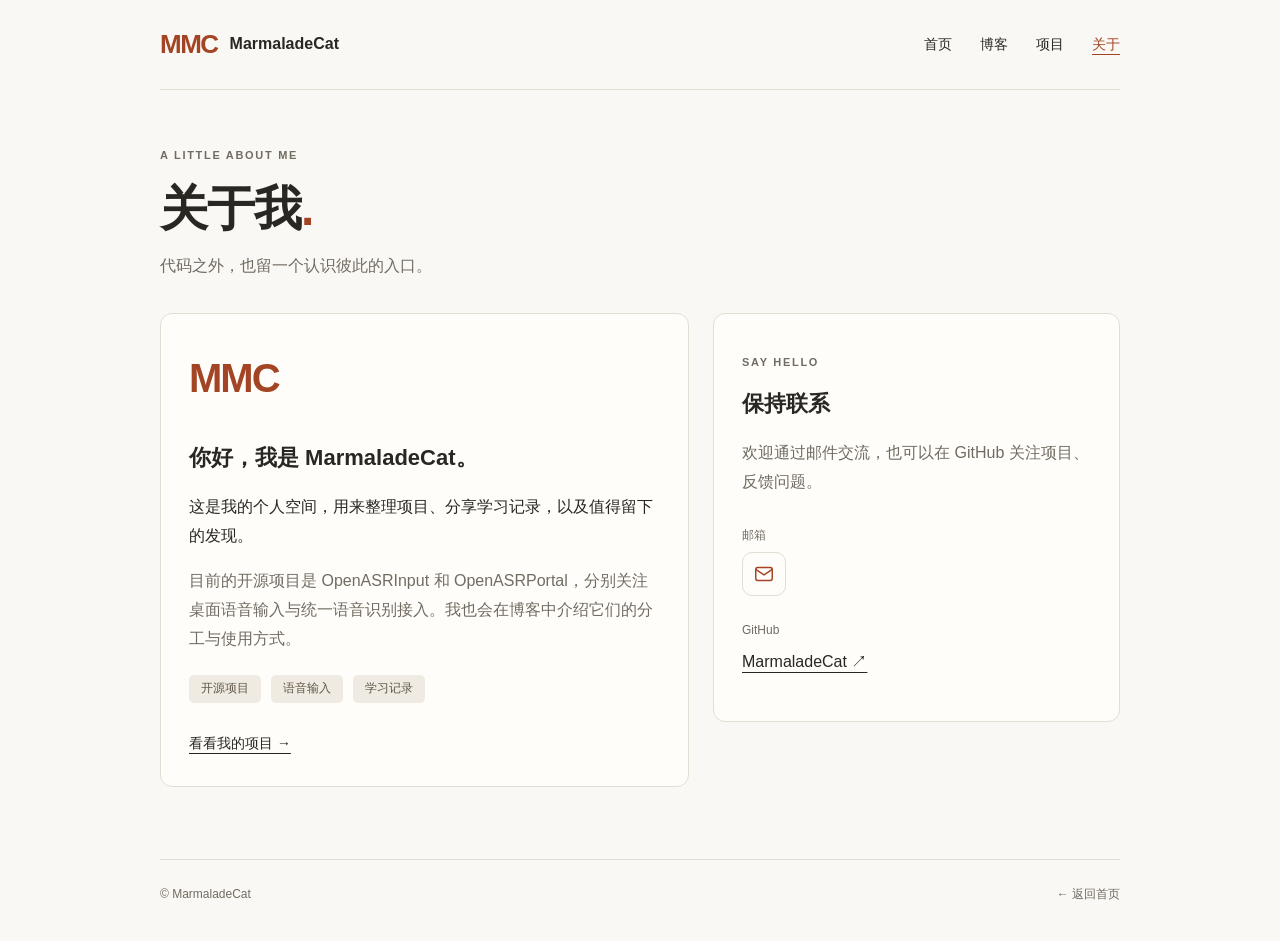
==== about.html @ 0cda33d2 "Create personal website with projects and blog" ====
<!doctype html>
<html lang="zh-CN">
  <head>
    <meta charset="utf-8">
    <meta name="viewport" content="width=device-width, initial-scale=1">
    <meta name="description" content="认识 MarmaladeCat，了解正在进行的开源项目，并通过邮件或 GitHub 交流。">
    <meta name="theme-color" content="#faf8f4">
    <title>关于我 · MarmaladeCat</title>
    <link rel="icon" href="./favicon.svg" type="image/svg+xml">
    <link rel="stylesheet" href="./styles.css">
  </head>
  <body>
    <a class="skip-link" href="#main">跳转到主要内容</a>
    <div class="page document-shell">
      <header class="site-header">
        <a class="brand" href="./" aria-label="MarmaladeCat 首页">
          <span class="brand-mark" aria-hidden="true">MMC</span><span>MarmaladeCat</span>
        </a>
        <nav aria-label="主导航">
          <a href="./">首页</a>
          <a href="./#writing">博客</a>
          <a href="./projects.html">项目</a>
          <a href="./about.html" aria-current="page">关于</a>
        </nav>
      </header>

      <main class="view-main" id="main">
        <header class="view-heading">
          <p class="eyebrow">A LITTLE ABOUT ME</p>
          <h1>关于我<span class="heading-dot">.</span></h1>
          <p class="muted">代码之外，也留一个认识彼此的入口。</p>
        </header>
        <div class="about-grid">
          <section class="info-panel" aria-labelledby="about-title">
            <span class="profile-monogram" aria-hidden="true">MMC</span>
            <h2 id="about-title">你好，我是 MarmaladeCat。</h2>
            <p>这是我的个人空间，用来整理项目、分享学习记录，以及值得留下的发现。</p>
            <p class="muted">目前的开源项目是 OpenASRInput 和 OpenASRPortal，分别关注桌面语音输入与统一语音识别接入。我也会在博客中介绍它们的分工与使用方式。</p>
            <div class="tags" aria-label="关注内容"><span>开源项目</span><span>语音输入</span><span>学习记录</span></div>
            <a class="text-link panel-link" href="./projects.html">看看我的项目 →</a>
          </section>
          <section class="info-panel contact-panel" id="contact" aria-labelledby="contact-title">
            <p class="eyebrow">SAY HELLO</p>
            <h2 id="contact-title">保持联系</h2>
            <p class="muted">欢迎通过邮件交流，也可以在 GitHub 关注项目、反馈问题。</p>
            <dl class="contact-list">
              <dt>邮箱</dt>
              <dd>
                <a class="email-link" href="mailto:alittlecat98@gmail.com" aria-label="给 MarmaladeCat 发邮件" title="发邮件">
                  <svg xmlns="http://www.w3.org/2000/svg" width="22" height="22" viewBox="0 0 24 24" fill="none" stroke="currentColor" stroke-width="1.6" stroke-linecap="round" stroke-linejoin="round" aria-hidden="true" focusable="false">
                    <rect x="3" y="5" width="18" height="14" rx="2"/>
                    <path d="m3 7 9 6 9-6"/>
                  </svg>
                </a>
              </dd>
              <dt>GitHub</dt>
              <dd><a href="https://github.com/MarmaladeCat">MarmaladeCat ↗</a></dd>
            </dl>
          </section>
        </div>
      </main>

      <footer class="site-footer"><span>© MarmaladeCat</span><a href="./">← 返回首页</a></footer>
    </div>
  </body>
</html>
---- styles.css ----
:root {
  color-scheme: light;
  --background: #faf8f4;
  --surface: #fffdf9;
  --text: #292722;
  --muted: #716b62;
  --accent: #a34524;
  --line: #e3ddd3;
}

* { box-sizing: border-box; }
html { scroll-behavior: smooth; scroll-padding-top: 32px; }
body {
  margin: 0;
  background: var(--background);
  color: var(--text);
  font-family: -apple-system, BlinkMacSystemFont, "Segoe UI", "PingFang SC", "Microsoft YaHei", sans-serif;
  font-size: 16px;
  line-height: 1.8;
  -webkit-font-smoothing: antialiased;
}
a { color: inherit; text-underline-offset: 5px; }
a:hover { color: var(--accent); }
a:focus-visible { outline: 2px solid var(--accent); outline-offset: 6px; }
::selection { background: #f2d6bc; }
.page { max-width: 1040px; margin: 0 auto; padding: 0 40px; }
.skip-link { position: fixed; z-index: 10; top: 12px; left: 16px; padding: 8px 16px; background: var(--surface); transform: translateY(-160%); }
.skip-link:focus { transform: translateY(0); }
.site-header, .brand, nav, .hero-actions, .project-top, .site-footer { display: flex; align-items: center; }
.site-header { justify-content: space-between; gap: 24px; padding: 30px 0; border-bottom: 1px solid var(--line); }
.brand { gap: 12px; font-weight: 650; text-decoration: none; }
.brand-mark { color: var(--accent); font-size: 26px; font-weight: 800; letter-spacing: -1.5px; line-height: 1; }
nav { gap: 28px; font-size: 14px; }
nav a { text-decoration: none; }
nav a[aria-current="page"] { color: var(--accent); text-decoration: underline; }
.eyebrow { font-size: 11px; font-weight: 600; letter-spacing: 1.7px; color: var(--muted); }
.status-dot { display: inline-block; width: 7px; height: 7px; margin-right: 9px; border-radius: 50%; background: var(--accent); }
h1 { margin: 24px 0; font-size: clamp(38px, 6.5vw, 68px); line-height: 1.2; letter-spacing: -2px; font-weight: 650; }
h1 span { color: var(--accent); }
.hero-description { color: var(--muted); font-size: 17px; line-height: 1.9; }
.hero-actions { flex-wrap: wrap; gap: 28px; margin-top: 30px; }
.button { display: inline-flex; align-items: center; gap: 24px; padding: 11px 20px; border-radius: 7px; color: var(--surface); background: var(--text); font-size: 14px; text-decoration: none; }
.button:hover { color: var(--surface); background: var(--accent); }
.text-link { font-size: 14px; font-weight: 500; }
h2 { margin: 0; font-size: 18px; font-weight: 600; }
.muted { color: var(--muted); }
.tags { display: flex; gap: 10px; flex-wrap: wrap; margin-top: 22px; }
.tags span { padding: 3px 12px; border-radius: 5px; background: #efeae2; color: #625747; font-size: 12px; }
.project-card, .info-panel { background: var(--surface); border: 1px solid var(--line); border-radius: 12px; padding: 28px; min-width: 0; }
.project-top { justify-content: space-between; gap: 12px; flex-wrap: wrap; }
.project-status { font-size: 11px; color: var(--accent); }
h3 { margin: 16px 0 10px; font-size: 21px; }
h3 a { text-decoration: none; }
h3 a span { display: inline-block; margin-left: 8px; color: var(--accent); }
.project-card p { color: var(--muted); font-size: 14px; }
.site-footer { justify-content: space-between; flex-wrap: wrap; gap: 16px; border-top: 1px solid var(--line); margin-top: 24px; padding: 24px 0 36px; color: var(--muted); font-size: 12px; }
.site-footer a { text-decoration: none; }
.home-body { overflow: hidden; }
.home-shell { height: 100vh; height: 100dvh; display: flex; flex-direction: column; }
.home-header { width: calc(100% - 80px); max-width: 960px; padding: 24px 0; flex-shrink: 0; }
.home-pages { flex: 1; min-height: 0; overflow-y: auto; scroll-snap-type: y mandatory; scroll-behavior: smooth; scrollbar-width: thin; }
.home-pages:focus-visible { outline: 2px solid var(--accent); outline-offset: -2px; }
.screen { min-height: 100%; display: flex; flex-direction: column; scroll-snap-align: start; scroll-snap-stop: always; padding-top: 32px; padding-bottom: 24px; }
.screen-content { flex: 1; display: flex; flex-direction: column; justify-content: center; padding: 24px 0 48px; }
.hero .eyebrow { margin-top: 0; }
.screen-footer { display: flex; justify-content: space-between; align-items: center; flex-wrap: wrap; gap: 16px; border-top: 1px solid var(--line); padding-top: 20px; color: var(--muted); font-size: 12px; }
.screen-switch { display: inline-flex; gap: 16px; align-items: center; color: var(--accent); text-decoration: none; padding: 4px 0; }
.view-heading { margin-bottom: 32px; }
.view-heading h1, .view-heading h2 { margin: 12px 0; font-size: clamp(32px, 4.5vw, 48px); line-height: 1.3; letter-spacing: -1px; font-weight: 650; }
.view-heading p { margin: 8px 0; }
.heading-dot { color: var(--accent); }
.post-panel { display: grid; grid-template-columns: 140px minmax(0, 1fr); gap: 28px; padding: 28px; background: var(--surface); border: 1px solid var(--line); border-radius: 12px; }
.post-panel + .post-panel { margin-top: 18px; }
.post-meta { display: flex; flex-direction: column; gap: 8px; color: var(--muted); font-size: 12px; }
.post-meta span { color: var(--accent); }
.post-panel h3 { margin: 0 0 12px; font-size: 22px; line-height: 1.6; }
.post-panel p { font-size: 14px; margin: 0 0 20px; }
.document-shell { min-height: 100vh; min-height: 100dvh; display: flex; flex-direction: column; }
.view-main { flex: 1; padding: 48px 0; }
.project-grid { display: grid; grid-template-columns: repeat(2, minmax(0, 1fr)); gap: 24px; }
.project-card { display: flex; flex-direction: column; }
.project-icon { display: grid; place-items: center; width: 48px; height: 48px; background: #f3e7d9; color: var(--accent); border-radius: 12px; font-family: ui-monospace, monospace; font-weight: 700; }
.project-card .eyebrow { margin: 28px 0 10px; font-size: 10px; }
.project-card h2 { font-size: clamp(20px, 2.5vw, 26px); overflow-wrap: anywhere; }
.project-card h2 a { text-decoration: none; }
.project-card h2 span { color: var(--accent); }
.project-card .tags { margin: auto 0 24px; padding-top: 12px; }
.project-links, .view-links { display: flex; flex-wrap: wrap; gap: 20px; }
.project-links { border-top: 1px solid var(--line); padding-top: 20px; }
.view-links { margin-top: 28px; justify-content: space-between; }
.about-grid { display: grid; grid-template-columns: 1.3fr 1fr; gap: 24px; align-items: start; }
.info-panel h2 { font-size: 22px; margin-bottom: 16px; }
.profile-monogram { display: inline-block; color: var(--accent); font-size: 40px; font-weight: 800; letter-spacing: -2px; margin-bottom: 24px; }
.panel-link { display: inline-block; margin-top: 28px; }
.contact-list { margin-top: 28px; }
.contact-list dt { color: var(--muted); font-size: 12px; margin-top: 24px; }
.contact-list dd { margin: 6px 0 0; overflow-wrap: anywhere; }
.email-link { display: inline-flex; align-items: center; justify-content: center; width: 44px; height: 44px; vertical-align: middle; border: 1px solid var(--line); border-radius: 10px; color: var(--accent); background: var(--surface); text-decoration: none; }
.email-link:hover { background: #f3e7d9; border-color: var(--accent); }
.article-main { max-width: 720px; margin: 0 auto; padding: 48px 0; overflow-wrap: anywhere; }
.article-header { margin: 36px 0; padding-bottom: 28px; border-bottom: 1px solid var(--line); }
.article-header h1 { font-size: clamp(28px, 4.5vw, 42px); line-height: 1.45; letter-spacing: -0.7px; }
.article-lead { color: var(--muted); font-size: 17px; }
.article-body { line-height: 1.95; }
.article-body h2 { margin: 36px 0 14px; font-size: 23px; }
.article-body p { margin: 0 0 18px; }
.article-body ul, .article-body ol { padding-left: 24px; }
.article-body li { margin: 10px 0; }
.article-body a { color: var(--accent); }
.article-end { margin-top: 36px; padding-top: 24px; border-top: 1px solid var(--line); color: var(--muted); font-size: 14px; }

@media (max-width: 680px) {
  .page { padding: 0 24px; }
  .site-header { padding: 22px 0; flex-wrap: wrap; gap: 16px; }
  nav { gap: 24px; }
  h1 { letter-spacing: -1.5px; }
  .hero-description { font-size: 15px; }
  .home-header { width: calc(100% - 48px); padding: 18px 0; gap: 12px; }
  .home-header nav { gap: 20px; }
  .screen { padding-top: 20px; padding-bottom: 20px; }
  .screen-content { padding: 12px 0 32px; }
  .hero h1 { font-size: clamp(32px, 8.8vw, 52px); }
  .hero .eyebrow { font-size: 9px; letter-spacing: 1px; }
  .footer-note { display: none; }
  .post-panel, .project-grid, .about-grid { grid-template-columns: minmax(0, 1fr); }
  .post-panel, .project-card, .info-panel { padding: 22px; }
  .post-panel { gap: 16px; }
  .post-meta { flex-direction: row; gap: 20px; }
  .post-panel h3 { font-size: 19px; }
  .view-main { padding: 32px 0; }
  .site-footer { justify-content: flex-start; }
}

@media (max-height: 600px) {
  .screen { padding-top: 12px; padding-bottom: 12px; }
  .screen-content { padding: 0 0 12px; }
  .hero h1 { font-size: 36px; margin: 12px 0; }
  .hero-description { margin: 8px 0; }
  .hero-actions { margin-top: 16px; }
  .screen .view-heading { margin-bottom: 12px; }
  .screen .view-heading h2 { font-size: 28px; margin: 8px 0; }
  .screen .view-heading > .muted { font-size: 14px; }
  .screen .post-panel { padding: 16px; gap: 10px; }
  .screen .post-panel h3 { font-size: 17px; line-height: 1.5; }
  .screen .post-panel p { font-size: 13px; line-height: 1.6; margin-bottom: 12px; }
  .screen-footer { padding-top: 12px; }
}

@media (prefers-reduced-motion: reduce) {
  html, .home-pages { scroll-behavior: auto; }
}
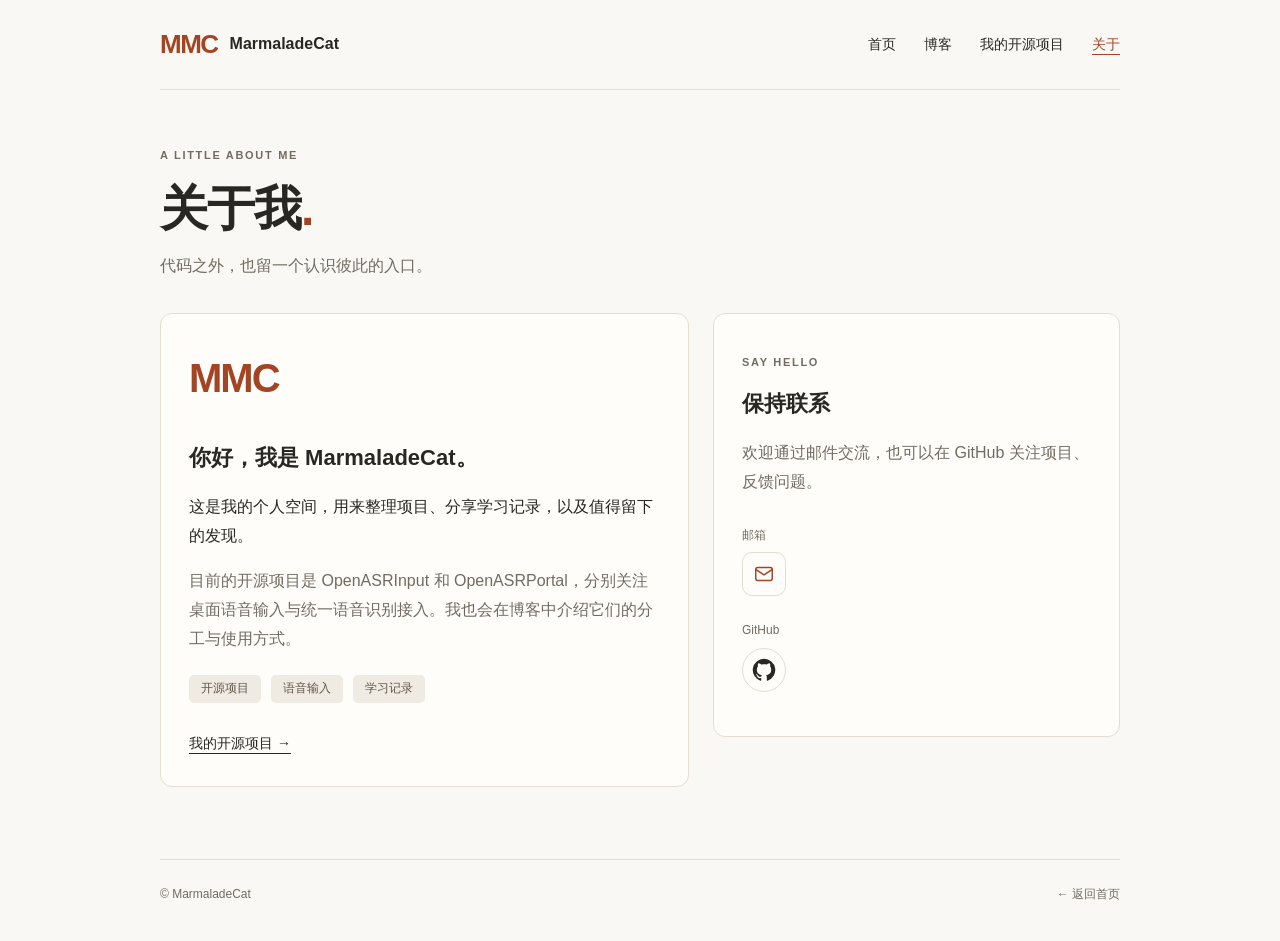
==== commit 4858f863: "Add OpenASR blog tutorials and improve site navigation" ====
--- a/about.html
+++ b/about.html
@@ -8,6 +8,7 @@
     <title>关于我 · MarmaladeCat</title>
     <link rel="icon" href="./favicon.svg" type="image/svg+xml">
     <link rel="stylesheet" href="./styles.css">
+    <script src="./site.js" defer></script>
   </head>
   <body>
     <a class="skip-link" href="#main">跳转到主要内容</a>
@@ -18,8 +19,8 @@
         </a>
         <nav aria-label="主导航">
           <a href="./">首页</a>
-          <a href="./#writing">博客</a>
-          <a href="./projects.html">项目</a>
+          <a href="./blog/">博客</a>
+          <a href="./projects.html">我的开源项目</a>
           <a href="./about.html" aria-current="page">关于</a>
         </nav>
       </header>
@@ -37,7 +38,7 @@
             <p>这是我的个人空间，用来整理项目、分享学习记录，以及值得留下的发现。</p>
             <p class="muted">目前的开源项目是 OpenASRInput 和 OpenASRPortal，分别关注桌面语音输入与统一语音识别接入。我也会在博客中介绍它们的分工与使用方式。</p>
             <div class="tags" aria-label="关注内容"><span>开源项目</span><span>语音输入</span><span>学习记录</span></div>
-            <a class="text-link panel-link" href="./projects.html">看看我的项目 →</a>
+            <a class="text-link panel-link" href="./projects.html">我的开源项目 →</a>
           </section>
           <section class="info-panel contact-panel" id="contact" aria-labelledby="contact-title">
             <p class="eyebrow">SAY HELLO</p>
@@ -54,7 +55,11 @@
                 </a>
               </dd>
               <dt>GitHub</dt>
-              <dd><a href="https://github.com/MarmaladeCat">MarmaladeCat ↗</a></dd>
+              <dd>
+                <a class="github-link" href="https://github.com/MarmaladeCat" aria-label="MarmaladeCat 的 GitHub 主页" title="GitHub 主页">
+                  <svg xmlns="http://www.w3.org/2000/svg" width="24" height="24" viewBox="0 0 24 24" fill="currentColor" aria-hidden="true" focusable="false"><path d="M12 .75a11.25 11.25 0 0 0-3.56 21.92c.56.1.77-.24.77-.54v-2.1c-3.13.68-3.79-1.33-3.79-1.33-.51-1.3-1.25-1.65-1.25-1.65-1.02-.7.08-.69.08-.69 1.13.08 1.73 1.16 1.73 1.16 1 1.72 2.64 1.22 3.28.93.1-.73.4-1.22.72-1.5-2.5-.28-5.13-1.25-5.13-5.56 0-1.23.44-2.23 1.16-3.02-.12-.28-.5-1.43.11-2.98 0 0 .95-.3 3.1 1.15A10.8 10.8 0 0 1 12 6.16c.96 0 1.92.13 2.82.38 2.15-1.46 3.1-1.15 3.1-1.15.61 1.55.23 2.7.11 2.98.72.79 1.16 1.79 1.16 3.02 0 4.32-2.63 5.28-5.14 5.56.4.35.76 1.03.76 2.08v3.1c0 .3.2.65.78.54A11.25 11.25 0 0 0 12 .75Z"/></svg>
+                </a>
+              </dd>
             </dl>
           </section>
         </div>
--- a/styles.css
+++ b/styles.css
@@ -6,10 +6,11 @@
   --muted: #716b62;
   --accent: #a34524;
   --line: #e3ddd3;
+  --site-header-height: 90px;
 }
 
 * { box-sizing: border-box; }
-html { scroll-behavior: smooth; scroll-padding-top: 32px; }
+html { scroll-behavior: smooth; scroll-padding-top: calc(var(--site-header-height) + 24px); }
 body {
   margin: 0;
   background: var(--background);
@@ -27,10 +28,12 @@
 .skip-link { position: fixed; z-index: 10; top: 12px; left: 16px; padding: 8px 16px; background: var(--surface); transform: translateY(-160%); }
 .skip-link:focus { transform: translateY(0); }
 .site-header, .brand, nav, .hero-actions, .project-top, .site-footer { display: flex; align-items: center; }
-.site-header { justify-content: space-between; gap: 24px; padding: 30px 0; border-bottom: 1px solid var(--line); }
-.brand { gap: 12px; font-weight: 650; text-decoration: none; }
+.site-header { position: sticky; top: 0; z-index: 5; flex-shrink: 0; background: var(--background); justify-content: space-between; gap: 24px; padding: 30px 0; border-bottom: 1px solid var(--line); }
+.brand { flex-shrink: 0; gap: 12px; font-weight: 650; text-decoration: none; }
 .brand-mark { color: var(--accent); font-size: 26px; font-weight: 800; letter-spacing: -1.5px; line-height: 1; }
 nav { gap: 28px; font-size: 14px; }
+.site-header nav { flex-wrap: wrap; row-gap: 12px; }
+.site-header nav a { white-space: nowrap; }
 nav a { text-decoration: none; }
 nav a[aria-current="page"] { color: var(--accent); text-decoration: underline; }
 .eyebrow { font-size: 11px; font-weight: 600; letter-spacing: 1.7px; color: var(--muted); }
@@ -56,13 +59,18 @@
 .site-footer { justify-content: space-between; flex-wrap: wrap; gap: 16px; border-top: 1px solid var(--line); margin-top: 24px; padding: 24px 0 36px; color: var(--muted); font-size: 12px; }
 .site-footer a { text-decoration: none; }
 .home-body { overflow: hidden; }
-.home-shell { height: 100vh; height: 100dvh; display: flex; flex-direction: column; }
+.home-shell { position: fixed; inset: 0; height: 100vh; height: 100dvh; display: flex; flex-direction: column; overflow: hidden; }
 .home-header { width: calc(100% - 80px); max-width: 960px; padding: 24px 0; flex-shrink: 0; }
 .home-pages { flex: 1; min-height: 0; overflow-y: auto; scroll-snap-type: y mandatory; scroll-behavior: smooth; scrollbar-width: thin; }
+.home-pages.is-flipping { scroll-snap-type: none; scroll-behavior: auto; }
 .home-pages:focus-visible { outline: 2px solid var(--accent); outline-offset: -2px; }
 .screen { min-height: 100%; display: flex; flex-direction: column; scroll-snap-align: start; scroll-snap-stop: always; padding-top: 32px; padding-bottom: 24px; }
 .screen-content { flex: 1; display: flex; flex-direction: column; justify-content: center; padding: 24px 0 48px; }
 .hero .eyebrow { margin-top: 0; }
+.github-link { display: inline-flex; align-items: center; justify-content: center; width: 44px; height: 44px; border: 1px solid var(--line); border-radius: 50%; text-decoration: none; }
+.github-link:hover { background: var(--surface); border-color: var(--accent); }
+.blog-screen { width: 100%; }
+.blog-screen .screen-content { justify-content: flex-start; }
 .screen-footer { display: flex; justify-content: space-between; align-items: center; flex-wrap: wrap; gap: 16px; border-top: 1px solid var(--line); padding-top: 20px; color: var(--muted); font-size: 12px; }
 .screen-switch { display: inline-flex; gap: 16px; align-items: center; color: var(--accent); text-decoration: none; padding: 4px 0; }
 .view-heading { margin-bottom: 32px; }
@@ -108,9 +116,105 @@
 .article-body li { margin: 10px 0; }
 .article-body a { color: var(--accent); }
 .article-end { margin-top: 36px; padding-top: 24px; border-top: 1px solid var(--line); color: var(--muted); font-size: 14px; }
+.article-body h3 { margin: 28px 0 12px; font-size: 19px; }
+.article-body h2, .article-body h3 { scroll-margin-top: 24px; }
+.article-body code { padding: 2px 5px; border-radius: 4px; background: #efeae2; font-family: ui-monospace, SFMono-Regular, Consolas, monospace; font-size: 0.88em; }
+.article-body pre { max-width: 100%; overflow-x: auto; padding: 20px; border: 1px solid var(--line); border-radius: 8px; background: var(--surface); line-height: 1.65; }
+.article-body pre code { padding: 0; background: none; font-size: 13px; overflow-wrap: normal; }
+.article-body kbd { padding: 2px 6px; border: 1px solid var(--line); border-bottom-width: 2px; border-radius: 4px; background: var(--surface); font-family: inherit; font-size: 0.85em; white-space: nowrap; }
+.article-toc { display: block; margin: 28px 0; padding: 20px 24px; border-radius: 10px; background: #f0ebe3; font-size: 14px; }
+.article-toc h2 { margin: 0 0 10px; font-size: 16px; }
+.article-toc ol { margin: 0; }
+.article-toc li { margin: 5px 0; }
+.article-note { margin: 24px 0; padding: 18px 22px; border-left: 3px solid var(--accent); background: #f3ede3; font-size: 14px; }
+.article-note p:last-child { margin-bottom: 0; }
+.table-scroll { max-width: 100%; overflow-x: auto; margin: 22px 0; border: 1px solid var(--line); border-radius: 8px; }
+.table-scroll:focus-visible { outline: 2px solid var(--accent); outline-offset: 3px; }
+.article-body table { width: 100%; border-collapse: collapse; font-size: 14px; line-height: 1.75; }
+.article-body th, .article-body td { min-width: 110px; padding: 12px 14px; text-align: left; vertical-align: top; border-bottom: 1px solid var(--line); }
+.article-body th { background: #efeae2; font-weight: 600; }
+.article-body tr:last-child td { border-bottom: 0; }
+.article-body caption { padding: 12px; text-align: left; color: var(--muted); }
+.article-body figure { margin: 26px 0; }
+.article-body figcaption { margin-top: 12px; color: var(--muted); font-size: 13px; }
+.architecture-flow { display: grid; gap: 10px; padding: 22px; border-radius: 10px; background: #efeae2; text-align: center; }
+.architecture-flow .flow-node { padding: 12px; border-radius: 6px; background: var(--surface); }
+.architecture-flow small { display: block; color: var(--muted); }
+.flow-arrow { color: var(--accent); font-size: 14px; }
+.series-nav { display: flex; flex-wrap: wrap; justify-content: space-between; gap: 16px; margin-top: 36px; padding-top: 24px; border-top: 1px solid var(--line); font-size: 14px; }
+.series-list { list-style: none; padding: 0 !important; }
+.series-list > li { padding: 24px 0; border-bottom: 1px solid var(--line); }
+.series-list h2 { margin: 6px 0 12px; }
+.series-list .eyebrow { margin-bottom: 8px; color: var(--accent); }
+.series-list p:last-child { margin-bottom: 0; }
+.post-chapters { display: grid; grid-template-columns: repeat(2, minmax(0, 1fr)); gap: 8px 20px; margin: 0 0 18px; padding-left: 22px; font-size: 14px; }
+.source-list { font-size: 14px; }
+.category-links { margin: 0 0 36px; }
+.category-links a { padding: 7px 14px; border-radius: 6px; background: #efeae2; color: var(--accent); }
+.category-links span { margin-left: 12px; color: var(--muted); font-size: 12px; }
+.blog-category + .blog-category { margin-top: 36px; }
+.category-heading { display: flex; align-items: center; gap: 12px; cursor: pointer; list-style: none; border-radius: 6px; }
+.category-heading::-webkit-details-marker { display: none; }
+.category-heading::before { content: ""; width: 8px; height: 8px; flex-shrink: 0; margin: 0 4px; border-right: 2px solid var(--muted); border-bottom: 2px solid var(--muted); transform: rotate(-45deg); }
+.category-disclosure[open] > .category-heading::before { transform: rotate(45deg); }
+.category-heading:hover { color: var(--accent); }
+.category-heading:focus-visible { outline: 2px solid var(--accent); outline-offset: 6px; }
+.category-heading h2, .category-heading h3 { margin: 0; font-size: 26px; font-weight: 600; }
+.category-count { margin-left: 12px; color: var(--muted); font-size: 12px; font-weight: 400; white-space: nowrap; }
+.category-description { margin: 8px 0 24px; color: var(--muted); font-size: 14px; }
+.blog-card-grid { display: grid; grid-template-columns: repeat(2, minmax(0, 1fr)); gap: 20px; }
+.blog-card { min-width: 0; display: flex; flex-direction: column; padding: 28px; border: 1px solid var(--line); border-radius: 12px; background: var(--surface); }
+.blog-card h3, .blog-card h4 { font-size: 21px; line-height: 1.5; margin: 0 0 12px; }
+.blog-card h4 a { text-decoration: none; }
+.blog-card > p { color: var(--muted); font-size: 14px; margin: 0; }
+.blog-sort:not([hidden]) { display: flex; flex-wrap: wrap; align-items: center; justify-content: flex-end; gap: 12px; margin: 0 0 20px; color: var(--muted); font-size: 14px; }
+.blog-sort select { max-width: 100%; padding: 8px 12px; border: 1px solid var(--line); border-radius: 6px; background: var(--surface); color: var(--text); font: inherit; }
+.blog-sort select:focus-visible { outline: 2px solid var(--accent); outline-offset: 3px; }
+.blog-dates { display: flex; flex-wrap: wrap; gap: 4px 16px; margin-top: auto; padding-top: 20px; color: var(--muted); font-size: 12px; }
+.sort-status { position: absolute; width: 1px; height: 1px; padding: 0; overflow: hidden; clip-path: inset(50%); white-space: nowrap; }
+.article-page { max-width: 1440px; padding: 0 28px; }
+.article-layout { display: grid; grid-template-columns: minmax(180px, 1fr) minmax(0, 740px) minmax(180px, 1fr); gap: 32px; align-items: start; }
+.article-layout .article-main { width: 100%; max-width: none; min-width: 0; margin: 0; }
+.article-sidebar { position: sticky; top: calc(var(--site-header-height) + 24px); padding-top: 48px; min-width: 0; }
+.toc-disclosure > summary { font-size: 14px; font-weight: 650; cursor: pointer; color: var(--muted); margin-bottom: 12px; }
+.article-sidebar .article-toc { max-height: calc(100dvh - var(--site-header-height) - 140px); overflow-y: auto; overscroll-behavior: contain; scrollbar-width: thin; margin: 0; padding: 0 12px 0 0; background: transparent; border-radius: 0; font-size: 12px; line-height: 1.65; }
+.article-sidebar .article-toc ol { list-style: none; padding: 0; margin: 0; }
+.article-sidebar .article-toc ol ol { padding-left: 12px; border-left: 1px solid var(--line); margin-left: 3px; }
+.article-sidebar .article-toc li { margin: 2px 0; }
+.article-sidebar .article-toc a { display: block; padding: 6px 8px; border-radius: 4px; color: var(--muted); overflow-wrap: anywhere; }
+.article-sidebar .article-toc a:hover { color: var(--accent); background: #f0ebe3; }
+.article-sidebar .article-toc a[aria-current="location"] { color: var(--accent); background: #f0ebe3; font-weight: 650; }
+.article-body h2, .article-body h3, .article-header h1 { scroll-margin-top: 32px; }
+.article-body .screenshot { margin: 24px 0 32px; }
+.screenshot a { display: block; }
+.screenshot img { display: block; width: 100%; height: auto; border: 1px solid var(--line); border-radius: 8px; background: white; }
+.screenshot figcaption { line-height: 1.7; }
+.article-version { font-size: 13px; color: var(--muted); }
+
+@media (max-width: 1100px) {
+  .article-layout { display: block; max-width: 740px; margin: 0 auto; }
+  .article-sidebar { position: sticky; z-index: 3; top: var(--site-header-height); padding: 12px 0; background: var(--background); border-bottom: 1px solid var(--line); }
+  .toc-disclosure > summary { margin: 0; }
+  .toc-disclosure[open] > summary { margin-bottom: 12px; }
+  .article-sidebar .article-toc { max-height: min(55dvh, calc(100dvh - var(--site-header-height) - 80px)); font-size: 14px; }
+  .article-layout .article-main { padding-top: 28px; }
+  .article-body h2, .article-body h3, .article-header h1 { scroll-margin-top: 80px; }
+}
+
+@media print {
+  .site-header, .site-footer, .skip-link, .series-nav, .article-sidebar { display: none; }
+  .article-layout { display: block; }
+  .page, .article-main { max-width: none; padding: 0; }
+  body { background: white; color: black; }
+  .article-body pre { white-space: pre-wrap; overflow-wrap: anywhere; }
+  .table-scroll { overflow: visible; }
+}
 
 @media (max-width: 680px) {
+  :root { --site-header-height: 115px; }
   .page { padding: 0 24px; }
+  .blog-card-grid { grid-template-columns: minmax(0, 1fr); }
+  .blog-card { padding: 22px; }
   .site-header { padding: 22px 0; flex-wrap: wrap; gap: 16px; }
   nav { gap: 24px; }
   h1 { letter-spacing: -1.5px; }
